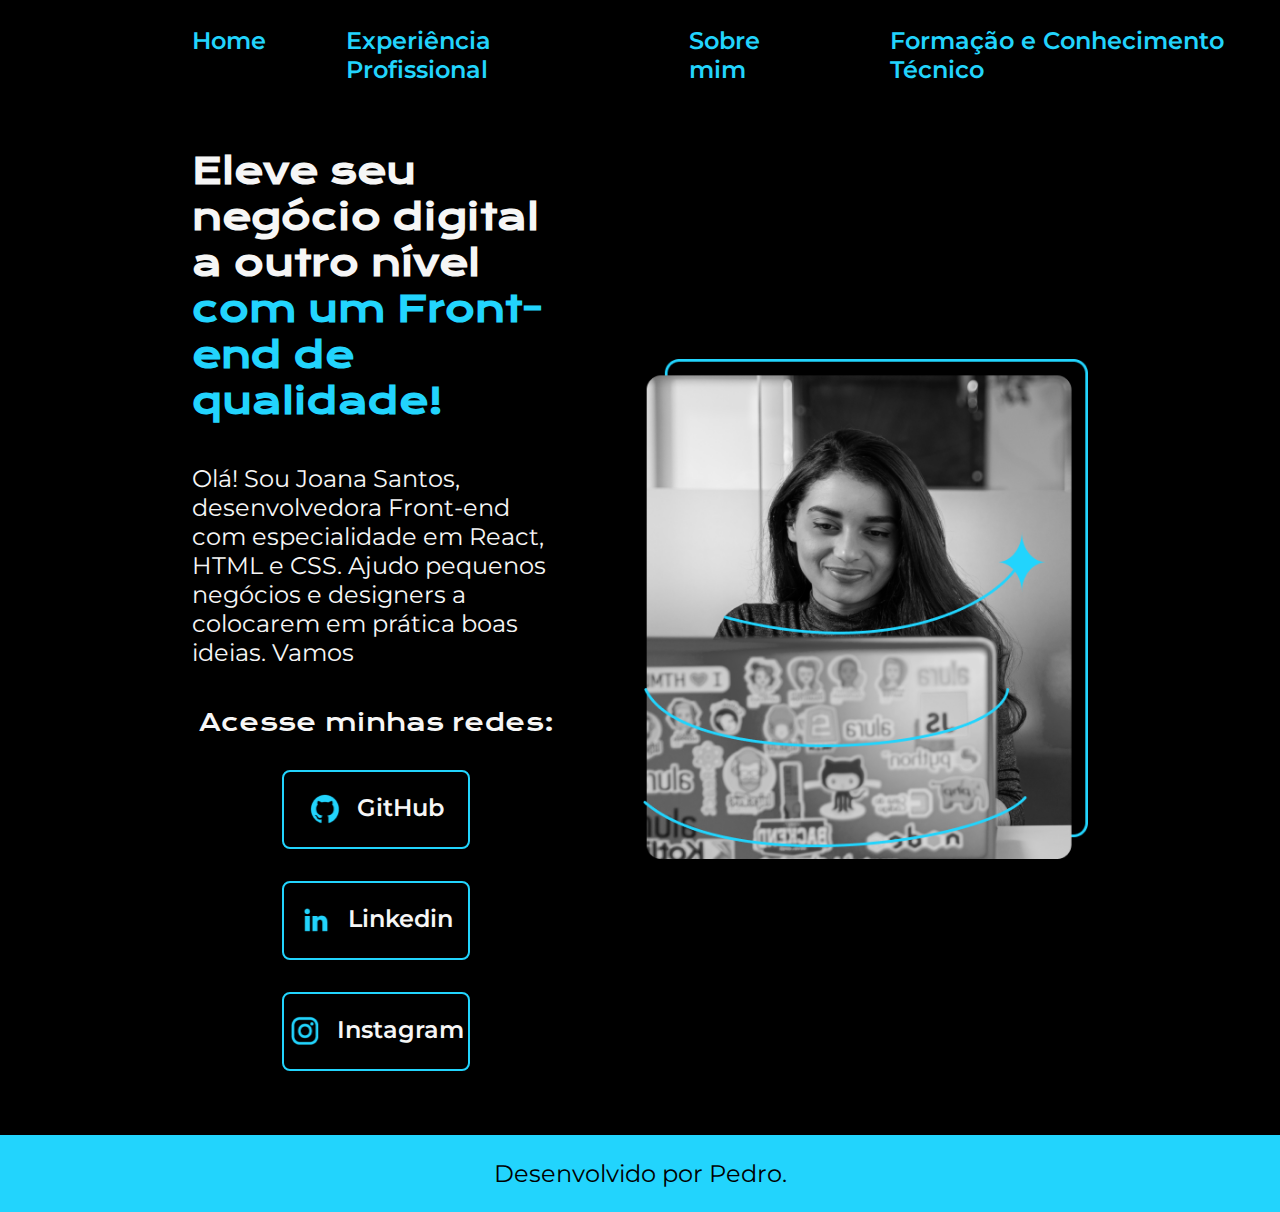
==== index.html @ ea8ed84d "Portfolio com HTML e CSS" ====
<!DOCTYPE html>
<html lang="pt-br">
<head>
    <meta charset="UTF-8">
    <meta name="viewport" content="width=device-width, initial-scale=1.0">
    <title>Portfolio - Principal</title>

    <link rel="stylesheet" href="./styles/style.css">
</head>
<body>
    <header class="cabecalho">
        <nav class="cabecalho__menu">
            <a class="cabecalho__menu__link" href="index.html">Home</a>
            <a class="cabecalho__menu__link" href="workexperience.html">Experiência Profissional</a>
            <a class="cabecalho__menu__link" href="about.html">Sobre mim</a>
            <a class="cabecalho__menu__link" href="education_technicalknowledge.html">Formação e Conhecimento Técnico</a>
        </nav>
    </header>
    
    <main class="apresentacao">

        <section class="apresentacao__conteudo">
            <h1 class="apresentacao__conteudo__titulo">Eleve seu negócio digital a outro nível <strong class="titulo-destaque"> com um Front-end de qualidade!</strong></h1> <!--Título-->

            <p class="apresentacao__conteudo__paragrafo">Olá! Sou Joana Santos, desenvolvedora Front-end com especialidade em React, HTML e CSS. Ajudo pequenos negócios e designers a colocarem em prática boas ideias. Vamos</p><!--Parágrafo-->

            <div class="apresentacao__links">
                <h2 class="apresentacao__links__subtitulo">Acesse minhas redes:</h2>

                <a class="apresentacao__links__navegacao" href="https://github.com/PedrinAndrade">
                    <img src="./assets/github.png" class="icones">
                    GitHub
                </a>

                <a class="apresentacao__links__navegacao" href="https://www.linkedin.com/in/pedro-henrique-andrade-gon%C3%A7alves-9a280522a/">
                    <img src="./assets/linkedin.png" class="icones">
                    Linkedin
                </a>

                <a class="apresentacao__links__navegacao" href="https://www.instagram.com/pedro_andradeg/">
                    <img src="./assets/instagram.png" class="icones">
                    Instagram
                </a>
            </div>
        </section>

        <img class="apresentacao__imagem" src="./assets/Imagem.png" alt="Imgem de Joana"> <!--Adicionar uma imagem na página-->
    </main>

    <footer class="rodape">
        <p>Desenvolvido por Pedro.</p>
    </footer>
</body>
</html>
---- styles/style.css ----
@import url('https://fonts.googleapis.com/css2?family=Krona+One&family=Montserrat&family=Montserrat:wght@600&display=swap');

:root {
    --cor-principal: #000000;
    --cor-secundaria: #F6F6F6;
    --cor-terciaria: #22D4FD;
    --cor-hover: #272727;

    --fonte-principal: 'Krona One', sans-serif;
    --fonte-secundaria: 'Montserrat', sans-serif;
}

* {
    margin: 0;
    padding: 0;
}


body {
    box-sizing: border-box;
    background-color: var(--cor-principal); /* Cor do plano de fundo*/
    color: var(--cor-secundaria);           /* Cor da fonte*/
}

/*Header*/
.cabecalho {
    padding: 2% 0% 0% 15%;
}

.cabecalho__menu {
    display: flex;
    gap: 80px;
    text-decoration: none;
}

.cabecalho__menu__link {
    font-family: var(--fonte-secundaria);
    font-weight: 600;
    font-size: 1.5rem;
    color: var(--cor-terciaria);
    text-decoration: none;
}
/*Header*/

/*Main*/
.apresentacao {
    padding: 5% 15%;
    display: flex;
    align-items: center;
    justify-content: space-between;
    gap: 82px;
}

.apresentacao__conteudo {
    width: 50%;
    display: flex;
    flex-direction: column;
    gap: 40px;
}

.apresentacao__conteudo__titulo {
    font-size: 2.25rem;
    font-family: var(--fonte-principal);
    
}

.titulo-destaque {
    color: var(--cor-terciaria);
}

.apresentacao__conteudo__paragrafo {
    font-size: 1.5rem;
    font-family: var(--fonte-secundaria);
}

.apresentacao__conteudo__paragrafo_lista{
    font-size: 1.5rem;
    font-family: var(--fonte-secundaria);
}

.apresentacao__links {
    display: flex;
    flex-direction: column;
    align-items: center;
    justify-content: space-between;
    gap: 32px;
}

.apresentacao__links__subtitulo {
    font-family: var(--fonte-principal);
    font-weight: 400;
    font-size: 1.5rem;
}

.apresentacao__links__navegacao {
    display: flex;
    justify-content: center;
    gap: 16px;
    border: 2px solid var(--cor-terciaria);
    width: 50%;
    text-align: center;
    border-radius: 8px;
    font-size: 1.5rem;
    font-weight: 600;
    padding: 21.5px 0;
    text-decoration: none;
    color: var(--cor-secundaria);
    font-family: var(--fonte-secundaria);
}

.icones {
    width: 32px;
    height: 32px;
}

.apresentacao__links__link:hover {
    background-color: var(--cor-hover);
}

img {
    width: 400px; 
    height: 500px;
}

.apresentacao__imagem {
    width: 50%;
}
/*Main*/

/*Footer*/
.rodape {
    background-color: var(--cor-terciaria);
    color: var(--cor-principal);
    text-align: center;
    font-family: var(--fonte-secundaria);
    font-size: 1.5rem;
    font-weight: 400;
    padding: 24px;
}
/*Footer*/

@media (max-width: 1200px) {
    .cabecalho {
        padding: 10%;
    }

    .cabecalho__menu {
        justify-content: center;
    }

    .apresentacao {
        flex-direction: column-reverse;
        padding: 5%;
    }
    
    .apresentacao__conteudo {
        width: auto;
    }
}
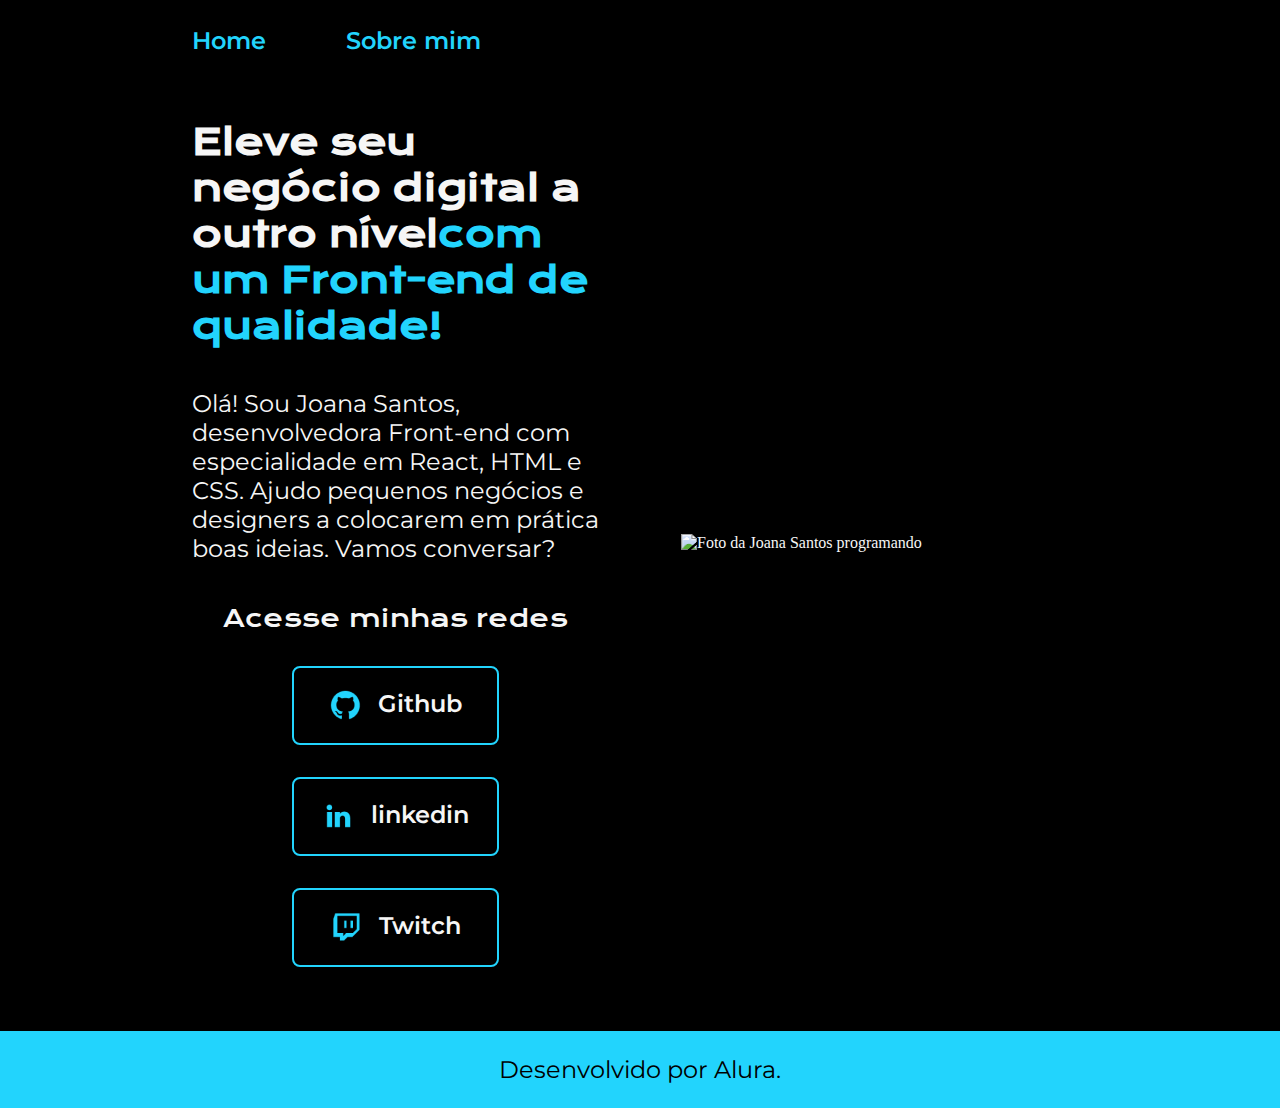
==== commit b99c4e15: "Atualização dos arquivos" ====
--- a/index.html
+++ b/index.html
@@ -1,54 +1,52 @@
 <!DOCTYPE html>
 <html lang="pt-br">
+
 <head>
     <meta charset="UTF-8">
+    <meta http-equiv="X-UA-Compatible" content="IE=edge">
     <meta name="viewport" content="width=device-width, initial-scale=1.0">
-    <title>Portfolio - Principal</title>
-
+    <title>Portifolio</title>
     <link rel="stylesheet" href="./styles/style.css">
 </head>
+
 <body>
     <header class="cabecalho">
         <nav class="cabecalho__menu">
             <a class="cabecalho__menu__link" href="index.html">Home</a>
-            <a class="cabecalho__menu__link" href="workexperience.html">Experiência Profissional</a>
             <a class="cabecalho__menu__link" href="about.html">Sobre mim</a>
-            <a class="cabecalho__menu__link" href="education_technicalknowledge.html">Formação e Conhecimento Técnico</a>
         </nav>
     </header>
-    
     <main class="apresentacao">
-
         <section class="apresentacao__conteudo">
-            <h1 class="apresentacao__conteudo__titulo">Eleve seu negócio digital a outro nível <strong class="titulo-destaque"> com um Front-end de qualidade!</strong></h1> <!--Título-->
-
-            <p class="apresentacao__conteudo__paragrafo">Olá! Sou Joana Santos, desenvolvedora Front-end com especialidade em React, HTML e CSS. Ajudo pequenos negócios e designers a colocarem em prática boas ideias. Vamos</p><!--Parágrafo-->
-
+            <h1 class="apresentacao__conteudo__titulo">Eleve seu negócio digital a outro nível<strong 
+            class="titulo-destaque">com um Front-end de qualidade!
+            </strong></h1>
+            <p class="apresentacao__conteudo__texto">Olá! Sou Joana Santos, desenvolvedora
+            Front-end com especialidade em React, HTML e
+            CSS. Ajudo pequenos negócios e designers a
+            colocarem em prática boas ideias. Vamos
+            conversar?</p>
             <div class="apresentacao__links">
-                <h2 class="apresentacao__links__subtitulo">Acesse minhas redes:</h2>
-
-                <a class="apresentacao__links__navegacao" href="https://github.com/PedrinAndrade">
-                    <img src="./assets/github.png" class="icones">
-                    GitHub
+                <h2 class="apresentacao__links__subtitulo">Acesse minhas redes</h2>
+                <a class="apresentacao__links__navegacao" href="https://github.com/rafaballerini">
+                    <img src="./assets/github.png">
+                    Github
                 </a>
-
-                <a class="apresentacao__links__navegacao" href="https://www.linkedin.com/in/pedro-henrique-andrade-gon%C3%A7alves-9a280522a/">
-                    <img src="./assets/linkedin.png" class="icones">
-                    Linkedin
+                <a class="apresentacao__links__navegacao" href="https://linkedin.com/in/rafaellaballerini">
+                    <img src="./assets/linkedin.png">
+                    linkedin
                 </a>
-
-                <a class="apresentacao__links__navegacao" href="https://www.instagram.com/pedro_andradeg/">
-                    <img src="./assets/instagram.png" class="icones">
-                    Instagram
+                <a class="apresentacao__links__navegacao" href="https://twitch.tv/guilimadev">
+                    <img src="./assets/twitch.png">
+                    Twitch
                 </a>
             </div>
         </section>
-
-        <img class="apresentacao__imagem" src="./assets/Imagem.png" alt="Imgem de Joana"> <!--Adicionar uma imagem na página-->
+        <img class="apresentacao__imagem" src="./assets/imagem.png" alt="Foto da Joana Santos programando">
     </main>
-
     <footer class="rodape">
-        <p>Desenvolvido por Pedro.</p>
+        <p>Desenvolvido por Alura.</p>
     </footer>
 </body>
+
 </html>--- a/styles/style.css
+++ b/styles/style.css
@@ -1,98 +1,77 @@
-@import url('https://fonts.googleapis.com/css2?family=Krona+One&family=Montserrat&family=Montserrat:wght@600&display=swap');
+@import url('https://fonts.googleapis.com/css2?family=Krona+One&family=Montserrat:wght@400;600&display=swap');
 
 :root {
-    --cor-principal: #000000;
+    --cor-primaria: #000000;
     --cor-secundaria: #F6F6F6;
     --cor-terciaria: #22D4FD;
     --cor-hover: #272727;
 
-    --fonte-principal: 'Krona One', sans-serif;
+    --fonte-primaria: 'Krona One', sans-serif;
     --fonte-secundaria: 'Montserrat', sans-serif;
 }
-
-* {
+*{
     margin: 0;
     padding: 0;
 }
 
-
-body {
+body{
     box-sizing: border-box;
-    background-color: var(--cor-principal); /* Cor do plano de fundo*/
-    color: var(--cor-secundaria);           /* Cor da fonte*/
+    background-color: var(--cor-primaria);
+    color: var(--cor-secundaria);
 }
-
-/*Header*/
-.cabecalho {
+.cabecalho{
     padding: 2% 0% 0% 15%;
 }
-
-.cabecalho__menu {
+.cabecalho__menu{
     display: flex;
     gap: 80px;
-    text-decoration: none;
 }
-
-.cabecalho__menu__link {
+.cabecalho__menu__link{
     font-family: var(--fonte-secundaria);
+    font-size: 1.5rem;
     font-weight: 600;
-    font-size: 1.5rem;
     color: var(--cor-terciaria);
     text-decoration: none;
 }
-/*Header*/
-
-/*Main*/
-.apresentacao {
+.apresentacao{
     padding: 5% 15%;
     display: flex;
     align-items: center;
     justify-content: space-between;
     gap: 82px;
 }
-
-.apresentacao__conteudo {
+.apresentacao__conteudo{
     width: 50%;
     display: flex;
     flex-direction: column;
     gap: 40px;
 }
 
-.apresentacao__conteudo__titulo {
+.apresentacao__conteudo__titulo{
     font-size: 2.25rem;
-    font-family: var(--fonte-principal);
-    
+    font-family: var(--fonte-primaria);
 }
-
-.titulo-destaque {
+.titulo-destaque{
     color: var(--cor-terciaria);
 }
-
-.apresentacao__conteudo__paragrafo {
+.apresentacao__conteudo__texto{
     font-size: 1.5rem;
     font-family: var(--fonte-secundaria);
 }
 
-.apresentacao__conteudo__paragrafo_lista{
-    font-size: 1.5rem;
-    font-family: var(--fonte-secundaria);
-}
-
-.apresentacao__links {
+.apresentacao__links{
     display: flex;
     flex-direction: column;
+    justify-content: space-between;
     align-items: center;
-    justify-content: space-between;
     gap: 32px;
 }
-
-.apresentacao__links__subtitulo {
-    font-family: var(--fonte-principal);
+.apresentacao__links__subtitulo{
+    font-family: var(--fonte-primaria);
     font-weight: 400;
     font-size: 1.5rem;
 }
-
-.apresentacao__links__navegacao {
+.apresentacao__links__navegacao{
     display: flex;
     justify-content: center;
     gap: 16px;
@@ -107,53 +86,34 @@
     color: var(--cor-secundaria);
     font-family: var(--fonte-secundaria);
 }
-
-.icones {
-    width: 32px;
-    height: 32px;
-}
-
-.apresentacao__links__link:hover {
+.apresentacao__links__link:hover{
     background-color: var(--cor-hover);
 }
-
-img {
-    width: 400px; 
-    height: 500px;
-}
-
-.apresentacao__imagem {
+.apresentacao__imagem{
     width: 50%;
 }
-/*Main*/
-
-/*Footer*/
-.rodape {
+.rodape{
+    color: var(--cor-primaria);
     background-color: var(--cor-terciaria);
-    color: var(--cor-principal);
+    padding: 24px;
     text-align: center;
     font-family: var(--fonte-secundaria);
     font-size: 1.5rem;
     font-weight: 400;
-    padding: 24px;
 }
-/*Footer*/
 
 @media (max-width: 1200px) {
-    .cabecalho {
-        padding: 10%;
+    .cabecalho{
+         padding: 10%;  
     }
-
-    .cabecalho__menu {
+    .cabecalho__menu{
         justify-content: center;
     }
-
-    .apresentacao {
+    .apresentacao{
         flex-direction: column-reverse;
         padding: 5%;
     }
-    
-    .apresentacao__conteudo {
+    .apresentacao__conteudo{
         width: auto;
     }
 }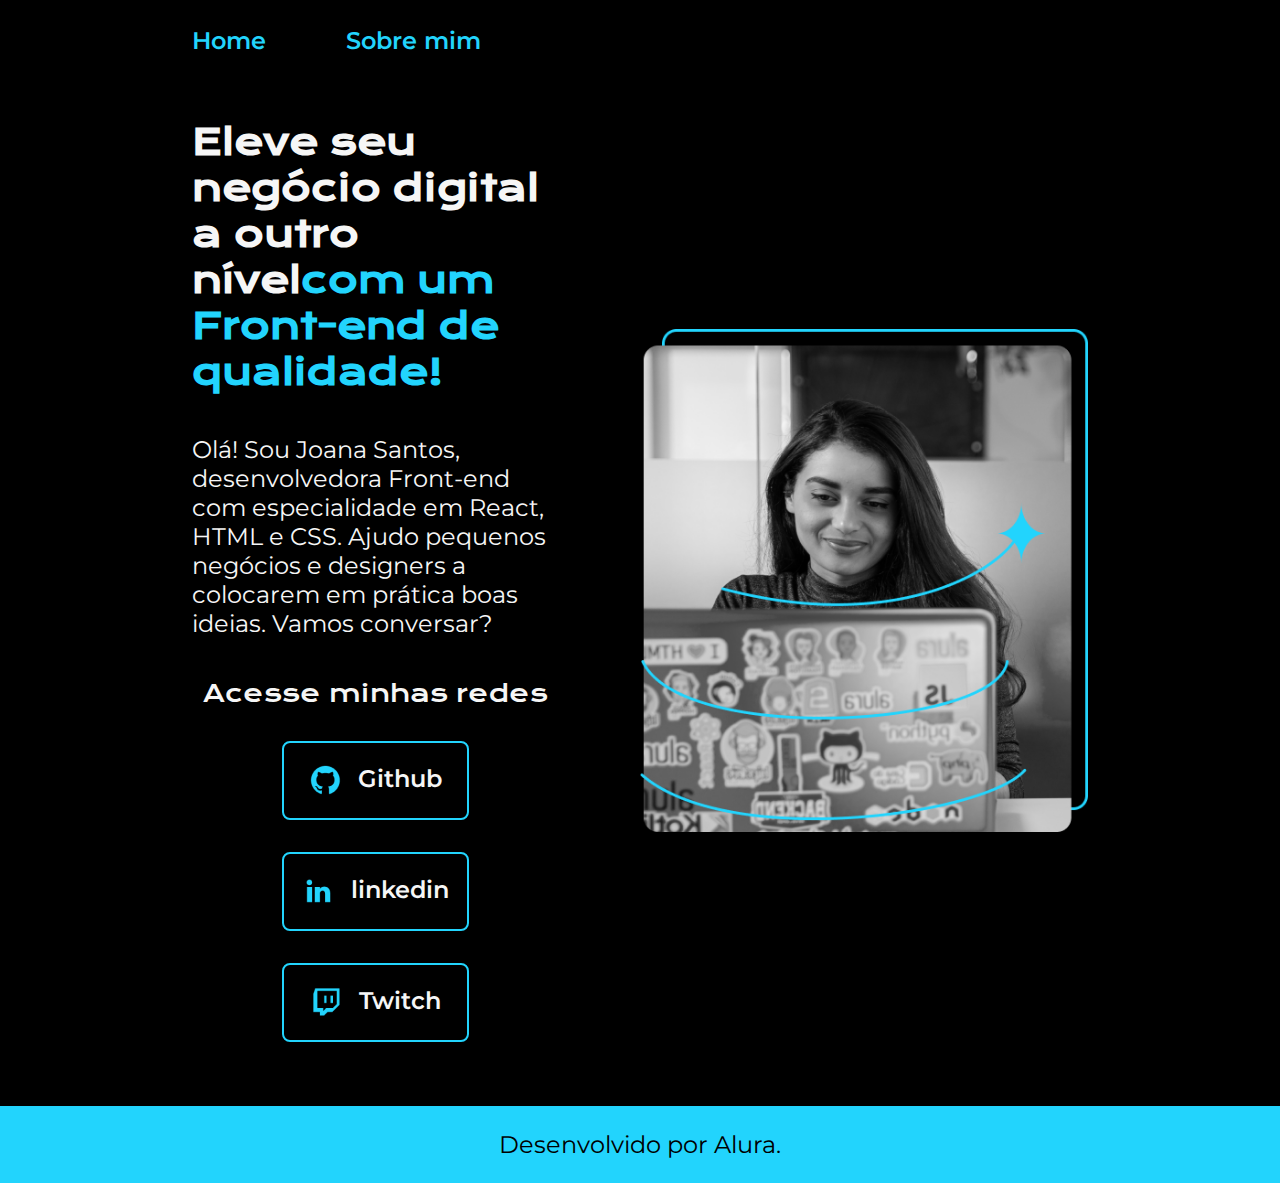
==== commit 046be74e: "Atualização" ====
--- a/index.html
+++ b/index.html
@@ -42,7 +42,7 @@
                 </a>
             </div>
         </section>
-        <img class="apresentacao__imagem" src="./assets/imagem.png" alt="Foto da Joana Santos programando">
+        <img class="apresentacao__imagem" src="./assets/Imagem.png" alt="Foto da Joana Santos programando">
     </main>
     <footer class="rodape">
         <p>Desenvolvido por Alura.</p>
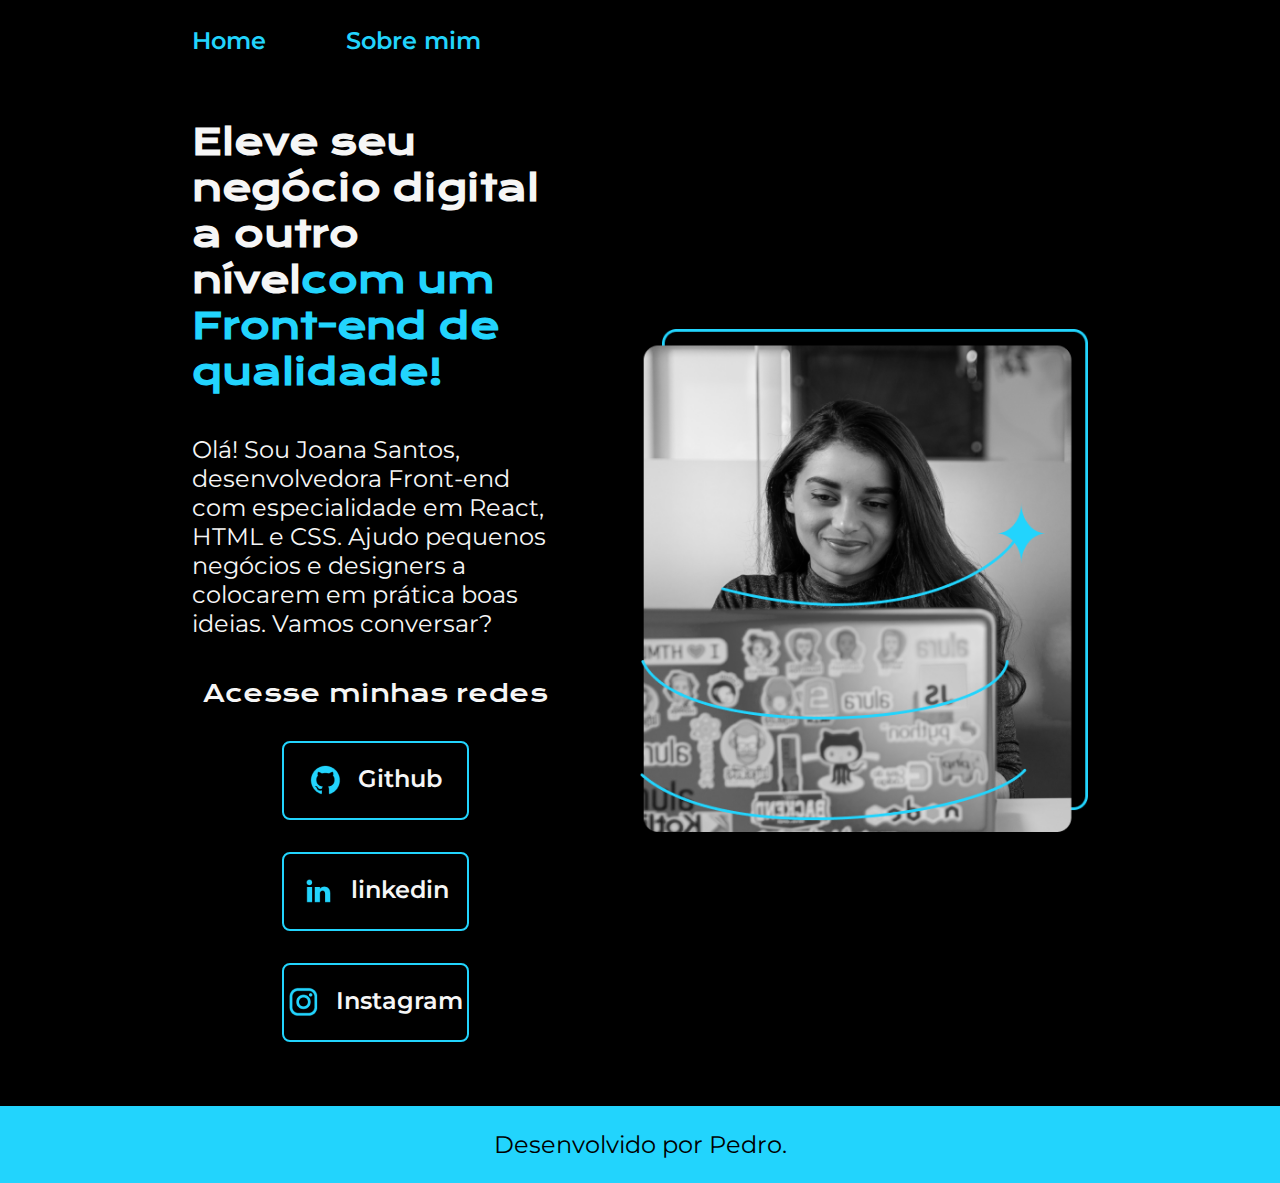
==== commit 72444d6c: "Atualização do link dos botões" ====
--- a/index.html
+++ b/index.html
@@ -28,24 +28,24 @@
             conversar?</p>
             <div class="apresentacao__links">
                 <h2 class="apresentacao__links__subtitulo">Acesse minhas redes</h2>
-                <a class="apresentacao__links__navegacao" href="https://github.com/rafaballerini">
+                <a class="apresentacao__links__navegacao" href="https://github.com/PedrinAndrade">
                     <img src="./assets/github.png">
                     Github
                 </a>
-                <a class="apresentacao__links__navegacao" href="https://linkedin.com/in/rafaellaballerini">
+                <a class="apresentacao__links__navegacao" href="https://www.linkedin.com/in/pedro-henrique-andrade-gon%C3%A7alves-9a280522a/">
                     <img src="./assets/linkedin.png">
                     linkedin
                 </a>
-                <a class="apresentacao__links__navegacao" href="https://twitch.tv/guilimadev">
-                    <img src="./assets/twitch.png">
-                    Twitch
+                <a class="apresentacao__links__navegacao" href="https://www.instagram.com/pedro_andradeg/">
+                    <img src="./assets/instagram.png">
+                    Instagram
                 </a>
             </div>
         </section>
         <img class="apresentacao__imagem" src="./assets/Imagem.png" alt="Foto da Joana Santos programando">
     </main>
     <footer class="rodape">
-        <p>Desenvolvido por Alura.</p>
+        <p>Desenvolvido por Pedro.</p>
     </footer>
 </body>
 
